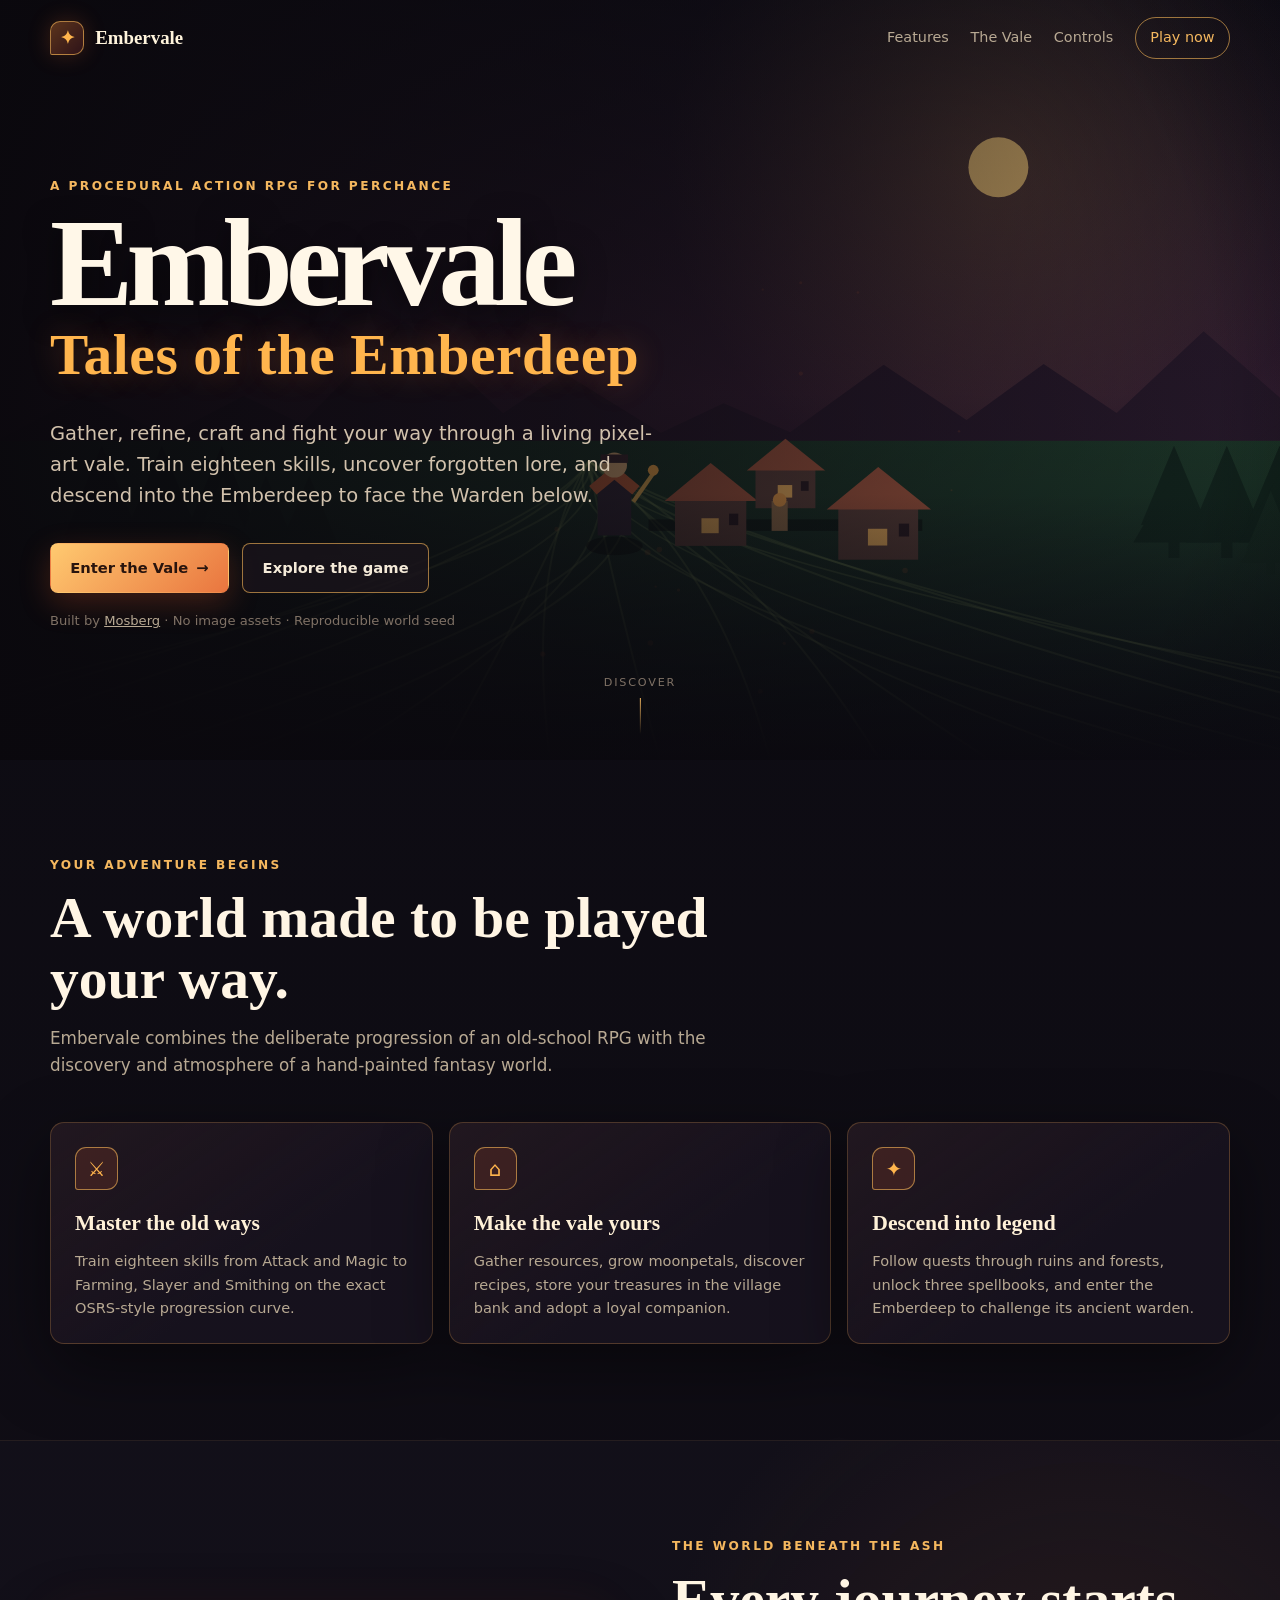
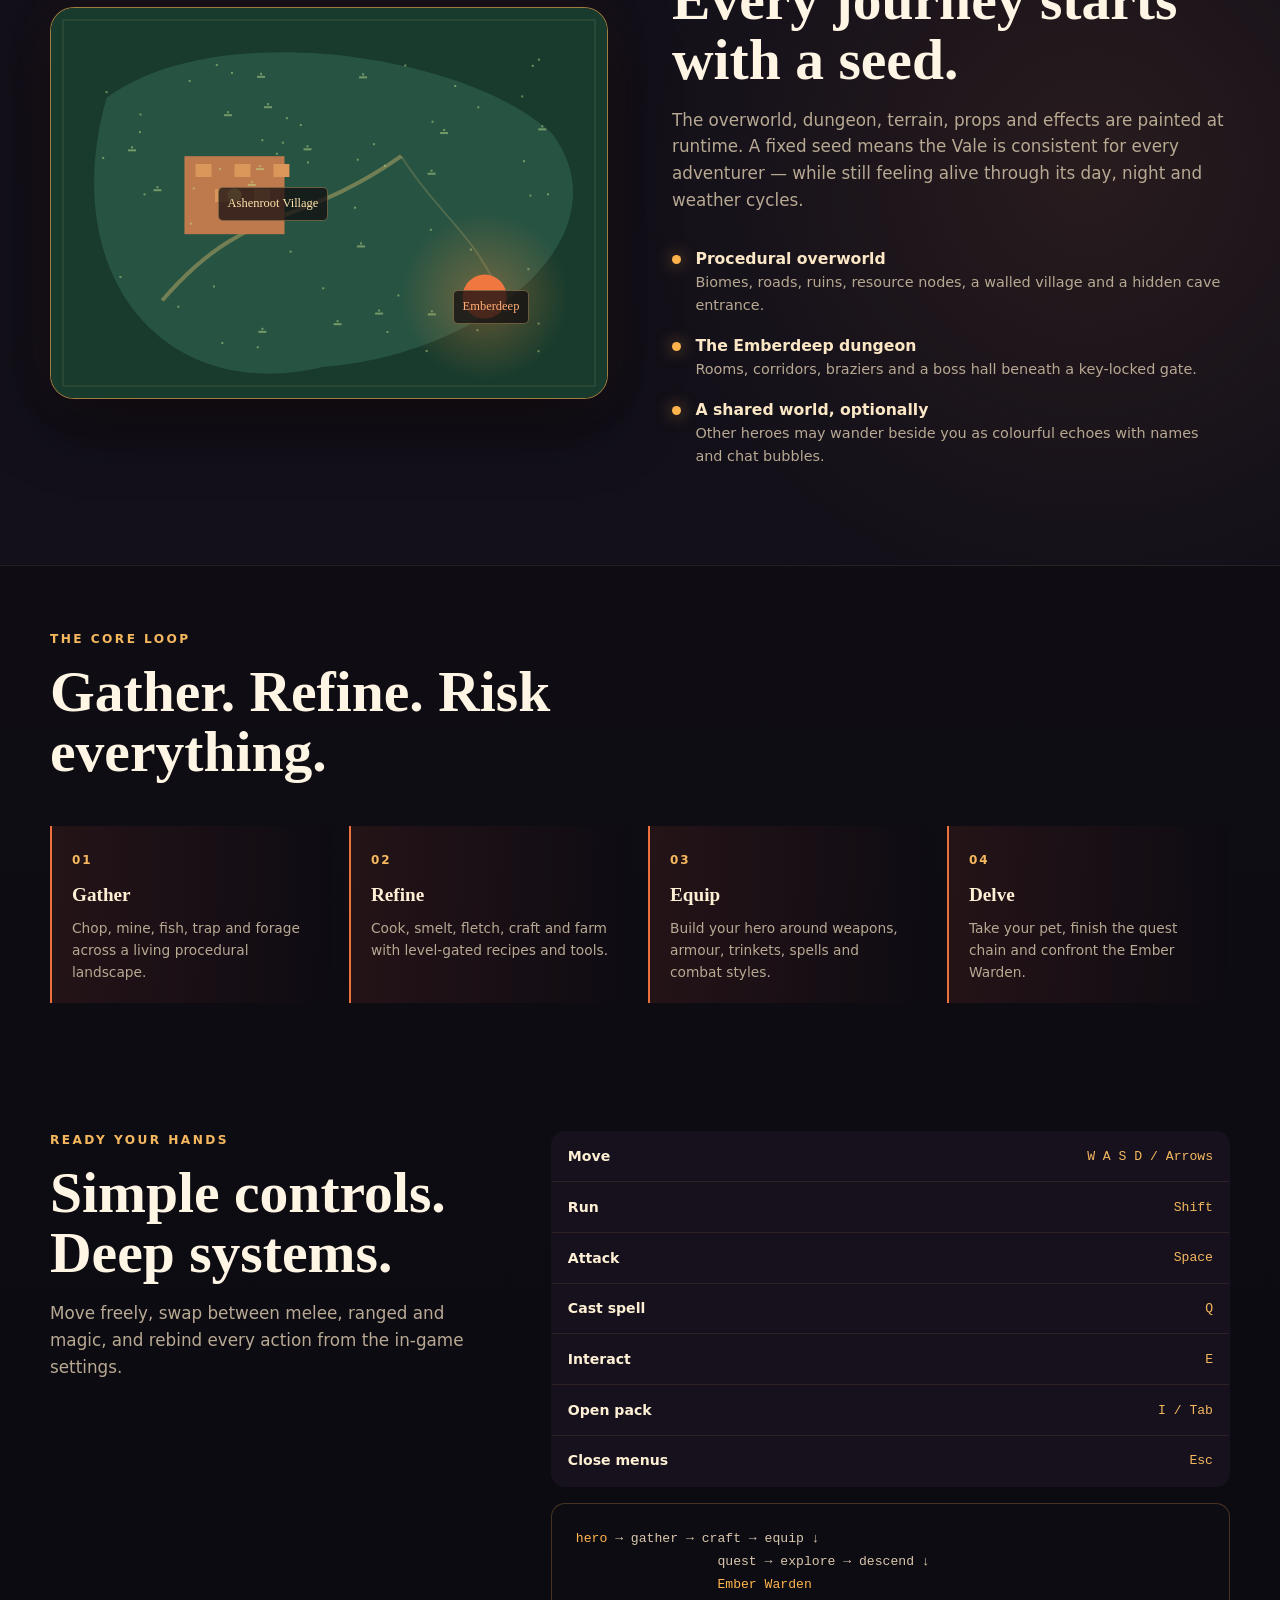
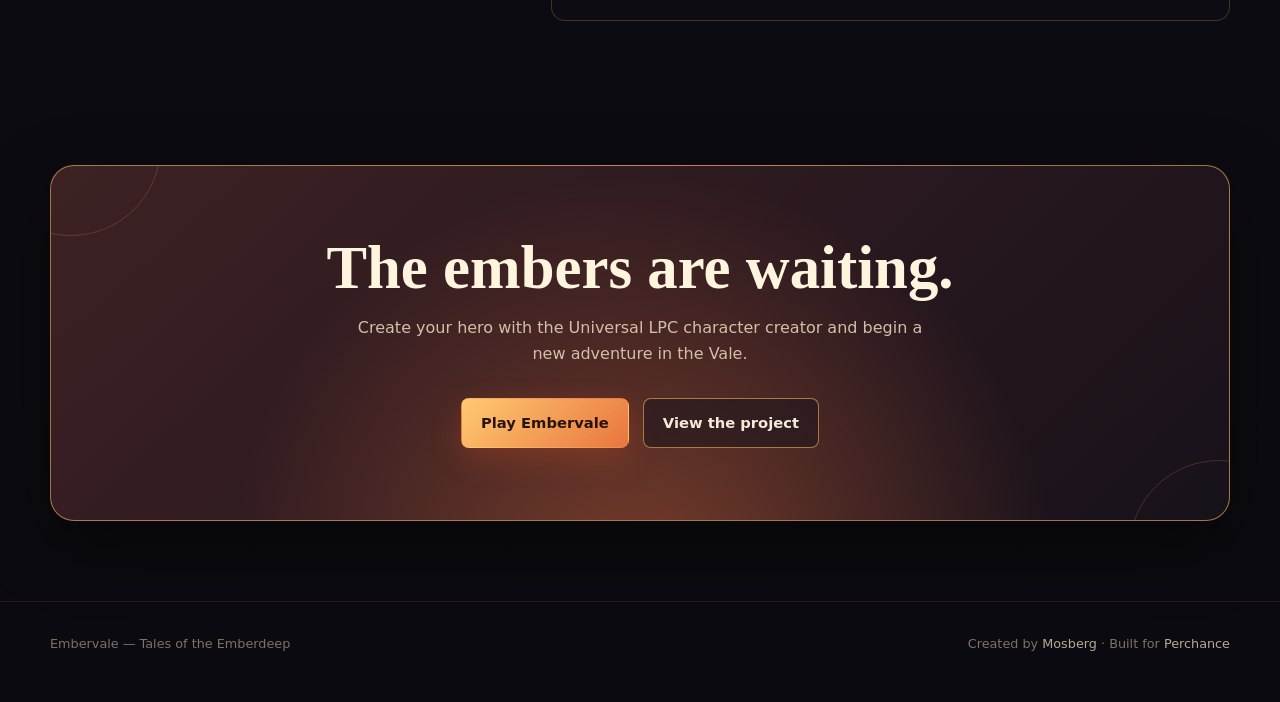
==== index-perchance.html @ 684c87c8 "updoot" ====
<!doctype html>
<html lang="en">
  <head>
    <meta charset="utf-8" />
    <meta name="viewport" content="width=device-width, initial-scale=1" />
    <meta
      name="description"
      content="Embervale — Tales of the Emberdeep. A procedural 2D top-down action RPG built for Perchance."
    />
    <meta name="author" content="Mosberg" />
    <title>Embervale — Tales of the Emberdeep</title>

    <link rel="icon" href="src/images/embervale.webp" />
    <style>
      :root {
        --color-bg: #0c0b12;
        --color-bg-soft: #15121d;
        --color-panel: rgba(25, 20, 31, 0.84);
        --color-panel-solid: #1b1623;
        --color-border: rgba(239, 165, 82, 0.25);
        --color-border-strong: rgba(255, 190, 91, 0.58);
        --color-text: #f4ead8;
        --color-muted: #b8a993;
        --color-dim: #7f7165;
        --color-gold: #f5b85f;
        --color-ember: #ed713c;
        --color-ember-bright: #ffb54d;
        --color-moss: #8baf72;
        --shadow-deep: 0 24px 70px rgba(0, 0, 0, 0.45);
        --radius-sm: 8px;
        --radius-md: 14px;
        --radius-lg: 24px;
        --max-width: 1180px;
        --font-display: Georgia, "Times New Roman", serif;
        --font-body:
          Inter, ui-sans-serif, system-ui, -apple-system, BlinkMacSystemFont,
          "Segoe UI", sans-serif;
      }

      *,
      *::before,
      *::after {
        box-sizing: border-box;
      }

      html {
        scroll-behavior: smooth;
      }

      body {
        min-width: 320px;
        margin: 0;
        color: var(--color-text);
        background:
          radial-gradient(
            circle at 50% -10%,
            rgba(166, 69, 38, 0.22),
            transparent 34rem
          ),
          linear-gradient(180deg, #0c0b12 0%, #100d15 48%, #0b0a10 100%);
        font-family: var(--font-body);
        line-height: 1.6;
      }

      body::before {
        position: fixed;
        z-index: -1;
        inset: 0;
        pointer-events: none;
        content: "";
        opacity: 0.045;
        background-image:
          linear-gradient(rgba(255, 255, 255, 0.6) 1px, transparent 1px),
          linear-gradient(90deg, rgba(255, 255, 255, 0.6) 1px, transparent 1px);
        background-size: 42px 42px;
        mask-image: linear-gradient(to bottom, black, transparent 75%);
      }

      a {
        color: inherit;
      }

      button,
      a {
        -webkit-tap-highlight-color: transparent;
      }

      .page-shell {
        overflow: hidden;
      }

      .container {
        width: min(calc(100% - 2rem), var(--max-width));
        margin-inline: auto;
      }

      .section {
        position: relative;
        padding: 6rem 0;
      }

      .section--compact {
        padding: 4rem 0;
      }

      .section__eyebrow,
      .hero__eyebrow {
        margin: 0 0 0.8rem;
        color: var(--color-gold);
        font-size: 0.76rem;
        font-weight: 800;
        letter-spacing: 0.2em;
        text-transform: uppercase;
      }

      .section__title {
        max-width: 720px;
        margin: 0;
        color: #fff5e4;
        font-family: var(--font-display);
        font-size: clamp(2rem, 5vw, 3.6rem);
        font-weight: 700;
        line-height: 1.05;
      }

      .section__intro {
        max-width: 680px;
        margin: 1rem 0 0;
        color: var(--color-muted);
        font-size: 1.05rem;
      }

      .site-header {
        position: absolute;
        z-index: 10;
        inset: 0 0 auto;
      }

      .site-header__inner {
        display: flex;
        align-items: center;
        justify-content: space-between;
        min-height: 76px;
      }

      .brand {
        display: inline-flex;
        align-items: center;
        gap: 0.7rem;
        color: #fff4dc;
        font-family: var(--font-display);
        font-size: 1.18rem;
        font-weight: 700;
        text-decoration: none;
      }

      .brand__mark {
        display: grid;
        width: 34px;
        height: 34px;
        place-items: center;
        border: 1px solid var(--color-border-strong);
        border-radius: 10px 10px 10px 2px;
        color: var(--color-ember-bright);
        background: linear-gradient(
          135deg,
          rgba(244, 135, 57, 0.35),
          rgba(97, 35, 40, 0.42)
        );
        box-shadow: 0 0 22px rgba(239, 111, 47, 0.22);
        font-size: 1.1rem;
      }

      .site-nav {
        display: flex;
        align-items: center;
        gap: 1.35rem;
      }

      .site-nav a {
        color: var(--color-muted);
        font-size: 0.9rem;
        text-decoration: none;
        transition: color 160ms ease;
      }

      .site-nav a:hover,
      .site-nav a:focus-visible {
        color: #fff5e4;
      }

      .site-nav__play {
        padding: 0.55rem 0.9rem;
        border: 1px solid var(--color-border-strong);
        border-radius: 999px;
        color: var(--color-gold) !important;
      }

      .hero {
        position: relative;
        display: grid;
        min-height: 760px;
        align-items: center;
        isolation: isolate;
      }

      .hero__canvas {
        position: absolute;
        z-index: -2;
        inset: 0;
        width: 100%;
        height: 100%;
        background: #120e14;
      }

      .hero::after {
        position: absolute;
        z-index: -1;
        inset: 0;
        pointer-events: none;
        content: "";
        background:
          linear-gradient(
            90deg,
            rgba(10, 8, 13, 0.96) 0%,
            rgba(10, 8, 13, 0.68) 44%,
            rgba(10, 8, 13, 0.15) 100%
          ),
          linear-gradient(
            0deg,
            #0c0b12 0%,
            transparent 35%,
            rgba(10, 8, 13, 0.28) 100%
          );
      }

      .hero__content {
        padding: 8rem 0 5rem;
      }

      .hero__title {
        max-width: 750px;
        margin: 0;
        color: #fff7e8;
        font-family: var(--font-display);
        font-size: clamp(3.5rem, 10vw, 7.8rem);
        font-weight: 700;
        letter-spacing: -0.055em;
        line-height: 0.88;
        text-shadow: 0 8px 30px rgba(0, 0, 0, 0.5);
      }

      .hero__title span {
        display: block;
        color: var(--color-ember-bright);
        font-size: 0.46em;
        letter-spacing: 0.01em;
        line-height: 1.25;
        text-shadow: 0 0 30px rgba(255, 132, 49, 0.26);
      }

      .hero__description {
        max-width: 620px;
        margin: 1.7rem 0 0;
        color: #d1c1ac;
        font-size: clamp(1rem, 2vw, 1.22rem);
      }

      .hero__actions {
        display: flex;
        flex-wrap: wrap;
        gap: 0.85rem;
        margin-top: 2rem;
      }

      .button {
        display: inline-flex;
        min-height: 48px;
        align-items: center;
        justify-content: center;
        gap: 0.5rem;
        padding: 0.75rem 1.2rem;
        border: 1px solid transparent;
        border-radius: var(--radius-sm);
        font: inherit;
        font-size: 0.92rem;
        font-weight: 800;
        text-decoration: none;
        cursor: pointer;
        transition:
          transform 160ms ease,
          border-color 160ms ease,
          background 160ms ease,
          box-shadow 160ms ease;
      }

      .button:hover,
      .button:focus-visible {
        transform: translateY(-2px);
      }

      .button:focus-visible,
      .site-nav a:focus-visible,
      .brand:focus-visible,
      .feature-card:focus-visible,
      summary:focus-visible {
        outline: 3px solid rgba(255, 190, 91, 0.8);
        outline-offset: 4px;
      }

      .button--primary {
        color: #28140e;
        background: linear-gradient(135deg, #ffca70, #e9753f);
        box-shadow: 0 10px 30px rgba(225, 88, 39, 0.25);
      }

      .button--primary:hover,
      .button--primary:focus-visible {
        box-shadow: 0 14px 38px rgba(225, 88, 39, 0.38);
      }

      .button--secondary {
        border-color: var(--color-border-strong);
        color: var(--color-text);
        background: rgba(31, 22, 30, 0.6);
      }

      .button--secondary:hover,
      .button--secondary:focus-visible {
        border-color: var(--color-gold);
        background: rgba(65, 38, 37, 0.76);
      }

      .hero__note {
        margin: 1.1rem 0 0;
        color: var(--color-dim);
        font-size: 0.82rem;
      }

      .hero__note a {
        color: var(--color-muted);
      }

      .hero__scroll {
        position: absolute;
        bottom: 1.6rem;
        left: 50%;
        display: grid;
        gap: 0.4rem;
        color: var(--color-dim);
        font-size: 0.7rem;
        letter-spacing: 0.16em;
        text-align: center;
        text-decoration: none;
        text-transform: uppercase;
        transform: translateX(-50%);
      }

      .hero__scroll::after {
        width: 1px;
        height: 36px;
        margin: 0 auto;
        content: "";
        background: linear-gradient(var(--color-gold), transparent);
      }

      .feature-grid {
        display: grid;
        grid-template-columns: repeat(3, 1fr);
        gap: 1rem;
        margin-top: 2.7rem;
      }

      .feature-card {
        position: relative;
        min-height: 210px;
        padding: 1.5rem;
        border: 1px solid var(--color-border);
        border-radius: var(--radius-md);
        background:
          linear-gradient(145deg, rgba(67, 40, 38, 0.26), transparent 60%),
          var(--color-panel);
        box-shadow: var(--shadow-deep);
        transition:
          border-color 180ms ease,
          transform 180ms ease;
      }

      .feature-card:hover {
        border-color: var(--color-border-strong);
        transform: translateY(-4px);
      }

      .feature-card__icon {
        display: inline-grid;
        width: 43px;
        height: 43px;
        margin-bottom: 1rem;
        place-items: center;
        border: 1px solid var(--color-border-strong);
        border-radius: 11px 11px 11px 3px;
        color: var(--color-ember-bright);
        background: rgba(114, 53, 42, 0.35);
        font-size: 1.25rem;
      }

      .feature-card h3 {
        margin: 0;
        color: #fff1d8;
        font-family: var(--font-display);
        font-size: 1.35rem;
      }

      .feature-card p {
        margin: 0.55rem 0 0;
        color: var(--color-muted);
        font-size: 0.91rem;
      }

      .world-section {
        border-top: 1px solid rgba(255, 190, 91, 0.08);
        border-bottom: 1px solid rgba(255, 190, 91, 0.08);
        background:
          radial-gradient(
            circle at 85% 45%,
            rgba(101, 62, 42, 0.25),
            transparent 28rem
          ),
          rgba(21, 18, 29, 0.68);
      }

      .world-layout {
        display: grid;
        grid-template-columns: 1fr 1fr;
        gap: 4rem;
        align-items: center;
      }

      .world-map {
        position: relative;
        min-height: 390px;
        overflow: hidden;
        border: 1px solid var(--color-border-strong);
        border-radius: var(--radius-lg);
        background: #18251d;
        box-shadow:
          var(--shadow-deep),
          0 0 50px rgba(226, 104, 46, 0.08);
      }

      .world-map__canvas {
        display: block;
        width: 100%;
        height: 100%;
        min-height: 390px;
      }

      .world-map__label {
        position: absolute;
        padding: 0.36rem 0.55rem;
        border: 1px solid rgba(255, 215, 135, 0.35);
        border-radius: 5px;
        color: #ffe5ac;
        background: rgba(18, 13, 17, 0.75);
        font-family: var(--font-display);
        font-size: 0.78rem;
        pointer-events: none;
      }

      .world-map__label--village {
        top: 46%;
        left: 30%;
      }

      .world-map__label--dungeon {
        right: 14%;
        bottom: 19%;
        color: #ffae75;
      }

      .world-list {
        display: grid;
        gap: 1rem;
        margin: 2rem 0 0;
        padding: 0;
        list-style: none;
      }

      .world-list li {
        display: grid;
        grid-template-columns: auto 1fr;
        gap: 0.9rem;
        align-items: start;
      }

      .world-list__marker {
        width: 9px;
        height: 9px;
        margin-top: 0.55rem;
        border-radius: 50%;
        background: var(--color-ember-bright);
        box-shadow: 0 0 16px rgba(255, 181, 77, 0.65);
      }

      .world-list strong {
        display: block;
        color: #fbe7c5;
        font-size: 0.98rem;
      }

      .world-list span {
        display: block;
        color: var(--color-muted);
        font-size: 0.9rem;
      }

      .systems {
        display: grid;
        grid-template-columns: repeat(4, 1fr);
        gap: 1rem;
        margin-top: 2.7rem;
      }

      .system {
        padding: 1.25rem;
        border-left: 2px solid var(--color-ember);
        background: linear-gradient(
          90deg,
          rgba(106, 44, 37, 0.24),
          transparent
        );
      }

      .system__number {
        color: var(--color-gold);
        font-size: 0.75rem;
        font-weight: 800;
        letter-spacing: 0.15em;
      }

      .system h3 {
        margin: 0.55rem 0 0.35rem;
        color: #fff0d5;
        font-family: var(--font-display);
        font-size: 1.2rem;
      }

      .system p {
        margin: 0;
        color: var(--color-muted);
        font-size: 0.86rem;
      }

      .controls-layout {
        display: grid;
        grid-template-columns: 0.8fr 1.2fr;
        gap: 3rem;
        align-items: start;
      }

      .controls-table {
        width: 100%;
        border-collapse: collapse;
        overflow: hidden;
        border: 1px solid var(--color-border);
        border-radius: var(--radius-md);
        background: var(--color-panel);
      }

      .controls-table th,
      .controls-table td {
        padding: 0.85rem 1rem;
        border-bottom: 1px solid rgba(255, 190, 91, 0.1);
        text-align: left;
      }

      .controls-table tr:last-child th,
      .controls-table tr:last-child td {
        border-bottom: 0;
      }

      .controls-table th {
        color: #fff0d5;
        font-size: 0.88rem;
      }

      .controls-table td {
        color: var(--color-gold);
        font-family: ui-monospace, SFMono-Regular, Consolas, monospace;
        font-size: 0.82rem;
        text-align: right;
        white-space: nowrap;
      }

      .architecture {
        padding: 1.5rem;
        border: 1px solid var(--color-border);
        border-radius: var(--radius-md);
        background: rgba(16, 13, 21, 0.7);
      }

      .architecture code {
        display: block;
        overflow-x: auto;
        color: #d9c7ad;
        font-family: ui-monospace, SFMono-Regular, Consolas, monospace;
        font-size: 0.82rem;
        line-height: 1.75;
        white-space: pre;
      }

      .architecture code .accent {
        color: var(--color-ember-bright);
      }

      .cta {
        padding: 5rem 0;
        text-align: center;
      }

      .cta__panel {
        position: relative;
        overflow: hidden;
        padding: clamp(2.2rem, 6vw, 4.5rem) 1.5rem;
        border: 1px solid var(--color-border-strong);
        border-radius: var(--radius-lg);
        background:
          radial-gradient(
            circle at 50% 120%,
            rgba(237, 113, 60, 0.42),
            transparent 26rem
          ),
          linear-gradient(135deg, rgba(67, 36, 38, 0.9), rgba(25, 19, 28, 0.92));
        box-shadow: var(--shadow-deep);
      }

      .cta__panel::before,
      .cta__panel::after {
        position: absolute;
        width: 180px;
        height: 180px;
        border: 1px solid rgba(255, 190, 91, 0.18);
        border-radius: 50%;
        content: "";
        pointer-events: none;
      }

      .cta__panel::before {
        top: -110px;
        left: -70px;
      }

      .cta__panel::after {
        right: -80px;
        bottom: -120px;
      }

      .cta h2 {
        position: relative;
        z-index: 1;
        margin: 0;
        color: #fff4dd;
        font-family: var(--font-display);
        font-size: clamp(2rem, 5vw, 3.8rem);
        line-height: 1;
      }

      .cta p {
        position: relative;
        z-index: 1;
        max-width: 570px;
        margin: 1rem auto 0;
        color: #d3bfa8;
      }

      .cta .hero__actions {
        position: relative;
        z-index: 1;
        justify-content: center;
      }

      .site-footer {
        padding: 2rem 0 3rem;
        border-top: 1px solid rgba(255, 190, 91, 0.1);
        color: var(--color-dim);
        font-size: 0.8rem;
      }

      .site-footer__inner {
        display: flex;
        flex-wrap: wrap;
        justify-content: space-between;
        gap: 1rem;
      }

      .site-footer a {
        color: var(--color-muted);
        text-decoration: none;
      }

      .site-footer a:hover,
      .site-footer a:focus-visible {
        color: var(--color-gold);
      }

      .fade-in {
        opacity: 0;
        transform: translateY(18px);
        transition:
          opacity 650ms ease,
          transform 650ms ease;
      }

      .fade-in.is-visible {
        opacity: 1;
        transform: translateY(0);
      }

      @media (max-width: 900px) {
        .hero {
          min-height: 720px;
        }

        .feature-grid,
        .systems {
          grid-template-columns: repeat(2, 1fr);
        }

        .world-layout,
        .controls-layout {
          grid-template-columns: 1fr;
          gap: 2.5rem;
        }

        .world-map {
          order: 2;
        }
      }

      @media (max-width: 640px) {
        .container {
          width: min(calc(100% - 1.25rem), var(--max-width));
        }

        .site-nav a:not(.site-nav__play) {
          display: none;
        }

        .hero {
          min-height: 690px;
        }

        .hero__content {
          padding-top: 7rem;
        }

        .hero__title {
          font-size: clamp(3.5rem, 19vw, 6rem);
        }

        .feature-grid,
        .systems {
          grid-template-columns: 1fr;
        }

        .section {
          padding: 4rem 0;
        }

        .section--compact {
          padding: 3rem 0;
        }

        .controls-table th,
        .controls-table td {
          padding: 0.72rem 0.7rem;
        }

        .site-footer__inner {
          flex-direction: column;
        }
      }

      @media (prefers-reduced-motion: reduce) {
        html {
          scroll-behavior: auto;
        }

        *,
        *::before,
        *::after {
          transition-duration: 0.01ms !important;
          animation-duration: 0.01ms !important;
        }

        .fade-in {
          opacity: 1;
          transform: none;
        }
      }
    </style>
  </head>

  <body>
    <div class="page-shell">
      <header class="site-header">
        <div class="container site-header__inner">
          <a class="brand" href="#top" aria-label="Embervale home">
            <span class="brand__mark" aria-hidden="true">✦</span>
            <span>Embervale</span>
          </a>

          <nav class="site-nav" aria-label="Primary navigation">
            <a href="#features">Features</a>
            <a href="#world">The Vale</a>
            <a href="#controls">Controls</a>
            <a class="site-nav__play" data-game-link href="#">Play now</a>
          </nav>
        </div>
      </header>

      <main id="top">
        <section class="hero" aria-labelledby="hero-title">
          <canvas
            class="hero__canvas"
            id="heroCanvas"
            aria-hidden="true"
          ></canvas>

          <div class="container hero__content">
            <p class="hero__eyebrow">A procedural action RPG for Perchance</p>
            <h1 class="hero__title" id="hero-title">
              Embervale
              <span>Tales of the Emberdeep</span>
            </h1>

            <p class="hero__description">
              Gather, refine, craft and fight your way through a living
              pixel-art vale. Train eighteen skills, uncover forgotten lore, and
              descend into the Emberdeep to face the Warden below.
            </p>

            <div class="hero__actions">
              <a class="button button--primary" data-game-link href="#">
                Enter the Vale
                <span aria-hidden="true">→</span>
              </a>
              <a class="button button--secondary" href="#features">
                Explore the game
              </a>
            </div>

            <p class="hero__note">
              Built by <a data-author-link href="#" rel="noopener">Mosberg</a>
              · No image assets · Reproducible world seed
            </p>
          </div>

          <a class="hero__scroll" href="#features">Discover</a>
        </section>

        <section class="section" id="features" aria-labelledby="features-title">
          <div class="container">
            <p class="section__eyebrow">Your adventure begins</p>
            <h2 class="section__title" id="features-title">
              A world made to be played your way.
            </h2>
            <p class="section__intro">
              Embervale combines the deliberate progression of an old-school RPG
              with the discovery and atmosphere of a hand-painted fantasy world.
            </p>

            <div class="feature-grid">
              <article class="feature-card fade-in">
                <span class="feature-card__icon" aria-hidden="true">⚔</span>
                <h3>Master the old ways</h3>
                <p>
                  Train eighteen skills from Attack and Magic to Farming, Slayer
                  and Smithing on the exact OSRS-style progression curve.
                </p>
              </article>

              <article class="feature-card fade-in">
                <span class="feature-card__icon" aria-hidden="true">⌂</span>
                <h3>Make the vale yours</h3>
                <p>
                  Gather resources, grow moonpetals, discover recipes, store
                  your treasures in the village bank and adopt a loyal
                  companion.
                </p>
              </article>

              <article class="feature-card fade-in">
                <span class="feature-card__icon" aria-hidden="true">✦</span>
                <h3>Descend into legend</h3>
                <p>
                  Follow quests through ruins and forests, unlock three
                  spellbooks, and enter the Emberdeep to challenge its ancient
                  warden.
                </p>
              </article>
            </div>
          </div>
        </section>

        <section
          class="section world-section"
          id="world"
          aria-labelledby="world-title"
        >
          <div class="container world-layout">
            <div
              class="world-map fade-in"
              aria-label="Procedurally generated map illustration"
            >
              <canvas
                class="world-map__canvas"
                id="worldCanvas"
                aria-hidden="true"
              ></canvas>
              <span class="world-map__label world-map__label--village"
                >Ashenroot Village</span
              >
              <span class="world-map__label world-map__label--dungeon"
                >Emberdeep</span
              >
            </div>

            <div>
              <p class="section__eyebrow">The world beneath the ash</p>
              <h2 class="section__title" id="world-title">
                Every journey starts with a seed.
              </h2>
              <p class="section__intro">
                The overworld, dungeon, terrain, props and effects are painted
                at runtime. A fixed seed means the Vale is consistent for every
                adventurer — while still feeling alive through its day, night
                and weather cycles.
              </p>

              <ul class="world-list">
                <li>
                  <span class="world-list__marker" aria-hidden="true"></span>
                  <span>
                    <strong>Procedural overworld</strong>
                    <span
                      >Biomes, roads, ruins, resource nodes, a walled village
                      and a hidden cave entrance.</span
                    >
                  </span>
                </li>
                <li>
                  <span class="world-list__marker" aria-hidden="true"></span>
                  <span>
                    <strong>The Emberdeep dungeon</strong>
                    <span
                      >Rooms, corridors, braziers and a boss hall beneath a
                      key-locked gate.</span
                    >
                  </span>
                </li>
                <li>
                  <span class="world-list__marker" aria-hidden="true"></span>
                  <span>
                    <strong>A shared world, optionally</strong>
                    <span
                      >Other heroes may wander beside you as colourful echoes
                      with names and chat bubbles.</span
                    >
                  </span>
                </li>
              </ul>
            </div>
          </div>
        </section>

        <section
          class="section section--compact"
          aria-labelledby="systems-title"
        >
          <div class="container">
            <p class="section__eyebrow">The core loop</p>
            <h2 class="section__title" id="systems-title">
              Gather. Refine. Risk everything.
            </h2>

            <div class="systems">
              <article class="system fade-in">
                <span class="system__number">01</span>
                <h3>Gather</h3>
                <p>
                  Chop, mine, fish, trap and forage across a living procedural
                  landscape.
                </p>
              </article>

              <article class="system fade-in">
                <span class="system__number">02</span>
                <h3>Refine</h3>
                <p>
                  Cook, smelt, fletch, craft and farm with level-gated recipes
                  and tools.
                </p>
              </article>

              <article class="system fade-in">
                <span class="system__number">03</span>
                <h3>Equip</h3>
                <p>
                  Build your hero around weapons, armour, trinkets, spells and
                  combat styles.
                </p>
              </article>

              <article class="system fade-in">
                <span class="system__number">04</span>
                <h3>Delve</h3>
                <p>
                  Take your pet, finish the quest chain and confront the Ember
                  Warden.
                </p>
              </article>
            </div>
          </div>
        </section>

        <section
          class="section section--compact"
          id="controls"
          aria-labelledby="controls-title"
        >
          <div class="container controls-layout">
            <div>
              <p class="section__eyebrow">Ready your hands</p>
              <h2 class="section__title" id="controls-title">
                Simple controls. Deep systems.
              </h2>
              <p class="section__intro">
                Move freely, swap between melee, ranged and magic, and rebind
                every action from the in-game settings.
              </p>
            </div>

            <div>
              <table class="controls-table">
                <tbody>
                  <tr>
                    <th scope="row">Move</th>
                    <td>W A S D / Arrows</td>
                  </tr>
                  <tr>
                    <th scope="row">Run</th>
                    <td>Shift</td>
                  </tr>
                  <tr>
                    <th scope="row">Attack</th>
                    <td>Space</td>
                  </tr>
                  <tr>
                    <th scope="row">Cast spell</th>
                    <td>Q</td>
                  </tr>
                  <tr>
                    <th scope="row">Interact</th>
                    <td>E</td>
                  </tr>
                  <tr>
                    <th scope="row">Open pack</th>
                    <td>I / Tab</td>
                  </tr>
                  <tr>
                    <th scope="row">Close menus</th>
                    <td>Esc</td>
                  </tr>
                </tbody>
              </table>

              <div class="architecture" style="margin-top: 1rem">
                <code
                  ><span class="accent">hero</span> → gather → craft → equip ↓
                  quest → explore → descend ↓
                  <span class="accent">Ember Warden</span></code
                >
              </div>
            </div>
          </div>
        </section>

        <section class="cta" aria-labelledby="cta-title">
          <div class="container">
            <div class="cta__panel">
              <h2 id="cta-title">The embers are waiting.</h2>
              <p>
                Create your hero with the Universal LPC character creator and
                begin a new adventure in the Vale.
              </p>

              <div class="hero__actions">
                <a class="button button--primary" data-game-link href="#"
                  >Play Embervale</a
                >
                <a
                  class="button button--secondary"
                  data-editor-link
                  href="#"
                  rel="noopener"
                >
                  View the project
                </a>
              </div>
            </div>
          </div>
        </section>
      </main>

      <footer class="site-footer">
        <div class="container site-footer__inner">
          <span>Embervale — Tales of the Emberdeep</span>
          <span>
            Created by <a data-author-link href="#" rel="noopener">Mosberg</a> ·
            Built for
            <a href="https://perchance.org/" target="_blank" rel="noopener"
              >Perchance</a
            >
          </span>
        </div>
      </footer>
    </div>

    <script>
      (() => {
        "use strict";

        /*
         * Replace these values with your live Perchance URLs.
         */
        const CONFIG = Object.freeze({
          gameUrl: "https://perchance.org/2d-top-down-rpg-multiplayer",
          editorUrl: "https://perchance.org/2d-top-down-rpg-multiplayer#edit",
          authorUrl: "https://github.com/Mosberg",
        });

        const prefersReducedMotion = window.matchMedia(
          "(prefers-reduced-motion: reduce)",
        ).matches;

        function setConfiguredLinks() {
          document.querySelectorAll("[data-game-link]").forEach((link) => {
            link.href = CONFIG.gameUrl;
          });

          document.querySelectorAll("[data-editor-link]").forEach((link) => {
            link.href = CONFIG.editorUrl;
            link.target = "_blank";
          });

          document.querySelectorAll("[data-author-link]").forEach((link) => {
            link.href = CONFIG.authorUrl;
            link.target = "_blank";
          });
        }

        function resizeCanvas(canvas) {
          const rect = canvas.getBoundingClientRect();
          const dpr = Math.min(window.devicePixelRatio || 1, 2);
          const width = Math.max(1, Math.floor(rect.width * dpr));
          const height = Math.max(1, Math.floor(rect.height * dpr));

          if (canvas.width !== width || canvas.height !== height) {
            canvas.width = width;
            canvas.height = height;
          }

          return {
            context: canvas.getContext("2d"),
            width,
            height,
            dpr,
          };
        }

        function mulberry32(seed) {
          return () => {
            let value = (seed += 0x6d2b79f5);
            value = Math.imul(value ^ (value >>> 15), value | 1);
            value ^= value + Math.imul(value ^ (value >>> 7), value | 61);
            return ((value ^ (value >>> 14)) >>> 0) / 4294967296;
          };
        }

        function drawHeroScene(canvas, time) {
          const { context: ctx, width, height } = resizeCanvas(canvas);
          const random = mulberry32(0xe11b4a);

          ctx.setTransform(1, 0, 0, 1, 0, 0);
          ctx.clearRect(0, 0, width, height);

          const scale = Math.max(width / 1280, height / 760);
          ctx.scale(scale, scale);

          const sceneWidth = width / scale;
          const sceneHeight = height / scale;
          const horizon = sceneHeight * 0.58;

          const sky = ctx.createLinearGradient(0, 0, 0, sceneHeight);
          sky.addColorStop(0, "#171321");
          sky.addColorStop(0.52, "#392137");
          sky.addColorStop(1, "#17141b");
          ctx.fillStyle = sky;
          ctx.fillRect(0, 0, sceneWidth, sceneHeight);

          const moonGlow = ctx.createRadialGradient(
            sceneWidth * 0.78,
            sceneHeight * 0.22,
            4,
            sceneWidth * 0.78,
            sceneHeight * 0.22,
            sceneWidth * 0.26,
          );
          moonGlow.addColorStop(0, "rgba(255, 188, 101, .22)");
          moonGlow.addColorStop(1, "rgba(255, 188, 101, 0)");
          ctx.fillStyle = moonGlow;
          ctx.fillRect(0, 0, sceneWidth, sceneHeight);

          ctx.fillStyle = "#f5c879";
          ctx.beginPath();
          ctx.arc(sceneWidth * 0.78, sceneHeight * 0.22, 30, 0, Math.PI * 2);
          ctx.fill();

          ctx.fillStyle = "#2a1b2e";
          for (let index = 0; index < 9; index += 1) {
            const x = (index * sceneWidth) / 8 - 70;
            const peak = horizon - 35 - random() * 90;
            ctx.beginPath();
            ctx.moveTo(x, horizon + 35);
            ctx.lineTo(x + sceneWidth * 0.12, peak);
            ctx.lineTo(x + sceneWidth * 0.25, horizon + 35);
            ctx.closePath();
            ctx.fill();
          }

          const ground = ctx.createLinearGradient(0, horizon, 0, sceneHeight);
          ground.addColorStop(0, "#1e3b2b");
          ground.addColorStop(1, "#101c1c");
          ctx.fillStyle = ground;
          ctx.fillRect(0, horizon, sceneWidth, sceneHeight - horizon);

          ctx.strokeStyle = "rgba(164, 187, 112, .22)";
          ctx.lineWidth = 2;
          for (let index = -3; index < 17; index += 1) {
            const x = index * 110;
            ctx.beginPath();
            ctx.moveTo(sceneWidth * 0.46, horizon + 20);
            ctx.quadraticCurveTo(
              sceneWidth * 0.5 + Math.sin(index) * 120,
              sceneHeight * 0.74,
              x,
              sceneHeight,
            );
            ctx.stroke();
          }

          drawPineCluster(ctx, sceneWidth * 0.06, horizon + 5, 1.25, "#12261e");
          drawPineCluster(ctx, sceneWidth * 0.16, horizon + 35, 0.9, "#162b21");
          drawPineCluster(ctx, sceneWidth * 0.9, horizon + 5, 1.1, "#12261e");
          drawPineCluster(
            ctx,
            sceneWidth * 0.98,
            horizon + 50,
            0.82,
            "#172d23",
          );

          drawVillage(ctx, sceneWidth * 0.61, horizon + 28, 1.15);
          drawHero(ctx, sceneWidth * 0.48, sceneHeight * 0.69, 1.05, time);

          ctx.fillStyle = "rgba(239, 115, 53, .16)";
          for (let index = 0; index < 18; index += 1) {
            const x = sceneWidth * (0.35 + random() * 0.4);
            const y = sceneHeight * (0.36 + random() * 0.55);
            const radius = 1 + random() * 2;
            ctx.beginPath();
            ctx.arc(x, y, radius, 0, Math.PI * 2);
            ctx.fill();
          }

          const vignette = ctx.createRadialGradient(
            sceneWidth / 2,
            sceneHeight / 2,
            sceneHeight * 0.2,
            sceneWidth / 2,
            sceneHeight / 2,
            sceneWidth * 0.72,
          );
          vignette.addColorStop(0.55, "rgba(0, 0, 0, 0)");
          vignette.addColorStop(1, "rgba(4, 4, 8, .7)");
          ctx.fillStyle = vignette;
          ctx.fillRect(0, 0, sceneWidth, sceneHeight);
        }

        function drawPineCluster(ctx, x, y, scale, color) {
          ctx.save();
          ctx.translate(x, y);
          ctx.scale(scale, scale);
          ctx.fillStyle = color;

          for (let index = 0; index < 3; index += 1) {
            const offset = index * 48;
            ctx.fillRect(offset + 15, 58, 10, 44);

            ctx.beginPath();
            ctx.moveTo(offset + 20, 0);
            ctx.lineTo(offset - 10, 72);
            ctx.lineTo(offset + 50, 72);
            ctx.closePath();
            ctx.fill();

            ctx.beginPath();
            ctx.moveTo(offset + 20, 25);
            ctx.lineTo(offset - 17, 88);
            ctx.lineTo(offset + 57, 88);
            ctx.closePath();
            ctx.fill();
          }

          ctx.restore();
        }

        function drawVillage(ctx, x, y, scale) {
          ctx.save();
          ctx.translate(x, y);
          ctx.scale(scale, scale);

          ctx.fillStyle = "rgba(9, 14, 13, .55)";
          ctx.fillRect(-115, 44, 238, 10);

          drawHouse(ctx, -92, 0, 1);
          drawHouse(ctx, -22, -22, 0.84);
          drawHouse(ctx, 50, 4, 1.12);

          ctx.fillStyle = "#96734f";
          ctx.fillRect(-8, 28, 14, 26);
          ctx.fillStyle = "#efa14c";
          ctx.beginPath();
          ctx.arc(-1, 27, 6, 0, Math.PI * 2);
          ctx.fill();

          ctx.restore();
        }

        function drawHouse(ctx, x, y, scale) {
          ctx.save();
          ctx.translate(x, y);
          ctx.scale(scale, scale);

          ctx.fillStyle = "#5e433d";
          ctx.fillRect(0, 25, 62, 42);

          ctx.fillStyle = "#a85a42";
          ctx.beginPath();
          ctx.moveTo(-9, 28);
          ctx.lineTo(31, -5);
          ctx.lineTo(72, 28);
          ctx.closePath();
          ctx.fill();

          ctx.fillStyle = "#f6b862";
          ctx.fillRect(23, 43, 15, 13);
          ctx.fillStyle = "#2a1d24";
          ctx.fillRect(47, 39, 8, 10);

          ctx.restore();
        }

        function drawHero(ctx, x, y, scale, time) {
          ctx.save();
          ctx.translate(x, y + Math.sin(time * 0.0015) * 2);
          ctx.scale(scale, scale);

          ctx.fillStyle = "rgba(5, 8, 8, .5)";
          ctx.beginPath();
          ctx.ellipse(0, 22, 27, 9, 0, 0, Math.PI * 2);
          ctx.fill();

          ctx.fillStyle = "#352b3a";
          ctx.fillRect(-16, -42, 32, 54);

          ctx.fillStyle = "#ca653d";
          ctx.beginPath();
          ctx.moveTo(-24, -35);
          ctx.lineTo(0, -55);
          ctx.lineTo(24, -35);
          ctx.lineTo(17, -27);
          ctx.lineTo(0, -41);
          ctx.lineTo(-17, -27);
          ctx.closePath();
          ctx.fill();

          ctx.fillStyle = "#efbd83";
          ctx.beginPath();
          ctx.arc(0, -55, 12, 0, Math.PI * 2);
          ctx.fill();

          ctx.fillStyle = "#402c32";
          ctx.fillRect(-13, -65, 26, 8);

          ctx.strokeStyle = "#e7b356";
          ctx.lineWidth = 4;
          ctx.beginPath();
          ctx.moveTo(18, -20);
          ctx.lineTo(37, -47);
          ctx.stroke();

          ctx.fillStyle = "#ffb34e";
          ctx.beginPath();
          ctx.arc(37, -50, 5 + Math.sin(time * 0.008) * 1.5, 0, Math.PI * 2);
          ctx.fill();

          ctx.restore();
        }

        function drawWorldMap(canvas, time) {
          const { context: ctx, width, height } = resizeCanvas(canvas);
          const random = mulberry32(0xbadc0de);
          const dpr = Math.min(window.devicePixelRatio || 1, 2);

          ctx.setTransform(1, 0, 0, 1, 0, 0);
          ctx.clearRect(0, 0, width, height);
          ctx.scale(dpr, dpr);

          const mapWidth = width / dpr;
          const mapHeight = height / dpr;

          ctx.fillStyle = "#183b2d";
          ctx.fillRect(0, 0, mapWidth, mapHeight);

          ctx.fillStyle = "#275342";
          ctx.beginPath();
          ctx.moveTo(mapWidth * 0.1, mapHeight * 0.23);
          ctx.bezierCurveTo(
            mapWidth * 0.3,
            mapHeight * 0.02,
            mapWidth * 0.75,
            mapHeight * 0.12,
            mapWidth * 0.9,
            mapHeight * 0.32,
          );
          ctx.bezierCurveTo(
            mapWidth * 1.04,
            mapHeight * 0.58,
            mapWidth * 0.78,
            mapHeight * 0.89,
            mapWidth * 0.49,
            mapHeight * 0.92,
          );
          ctx.bezierCurveTo(
            mapWidth * 0.2,
            mapHeight * 1.02,
            mapWidth * 0.01,
            mapHeight * 0.68,
            mapWidth * 0.1,
            mapHeight * 0.23,
          );
          ctx.fill();

          ctx.strokeStyle = "rgba(202, 176, 104, .46)";
          ctx.lineWidth = 4;
          ctx.beginPath();
          ctx.moveTo(mapWidth * 0.2, mapHeight * 0.75);
          ctx.bezierCurveTo(
            mapWidth * 0.35,
            mapHeight * 0.5,
            mapWidth * 0.44,
            mapHeight * 0.57,
            mapWidth * 0.63,
            mapHeight * 0.38,
          );
          ctx.stroke();

          ctx.strokeStyle = "rgba(230, 200, 125, .2)";
          ctx.lineWidth = 2;
          ctx.beginPath();
          ctx.moveTo(mapWidth * 0.63, mapHeight * 0.38);
          ctx.bezierCurveTo(
            mapWidth * 0.7,
            mapHeight * 0.54,
            mapWidth * 0.77,
            mapHeight * 0.58,
            mapWidth * 0.82,
            mapHeight * 0.78,
          );
          ctx.stroke();

          ctx.fillStyle = "#be7a4c";
          ctx.fillRect(
            mapWidth * 0.24,
            mapHeight * 0.38,
            mapWidth * 0.18,
            mapHeight * 0.2,
          );

          ctx.fillStyle = "#db9659";
          for (let index = 0; index < 5; index += 1) {
            const x = mapWidth * (0.26 + index * 0.035);
            ctx.fillRect(x, mapHeight * 0.4 + (index % 2) * 25, 16, 13);
          }

          ctx.fillStyle = "#eb6e40";
          ctx.beginPath();
          ctx.arc(mapWidth * 0.78, mapHeight * 0.74, 22, 0, Math.PI * 2);
          ctx.fill();

          ctx.fillStyle = "#ffcb6b";
          ctx.beginPath();
          ctx.arc(mapWidth * 0.33, mapHeight * 0.48, 7, 0, Math.PI * 2);
          ctx.fill();

          ctx.fillStyle = "rgba(191, 223, 139, .5)";
          for (let index = 0; index < 65; index += 1) {
            const x = mapWidth * (0.09 + random() * 0.82);
            const y = mapHeight * (0.12 + random() * 0.76);

            ctx.fillRect(x, y, 2, 2);
            if (index % 4 === 0) {
              ctx.fillRect(x - 3, y + 3, 8, 2);
            }
          }

          const glow = ctx.createRadialGradient(
            mapWidth * 0.78,
            mapHeight * 0.74,
            2,
            mapWidth * 0.78,
            mapHeight * 0.74,
            90 + Math.sin(time * 0.002) * 8,
          );
          glow.addColorStop(0, "rgba(255, 145, 63, .32)");
          glow.addColorStop(1, "rgba(255, 145, 63, 0)");
          ctx.fillStyle = glow;
          ctx.fillRect(0, 0, mapWidth, mapHeight);

          ctx.strokeStyle = "rgba(255, 218, 151, .16)";
          ctx.lineWidth = 1;
          ctx.strokeRect(12, 12, mapWidth - 24, mapHeight - 24);
        }

        function setupCanvases() {
          const heroCanvas = document.querySelector("#heroCanvas");
          const worldCanvas = document.querySelector("#worldCanvas");

          let animationFrame = 0;

          const render = (time) => {
            drawHeroScene(heroCanvas, time);
            drawWorldMap(worldCanvas, time);

            if (!prefersReducedMotion) {
              animationFrame = window.requestAnimationFrame(render);
            }
          };

          render(0);

          window.addEventListener(
            "resize",
            () => {
              drawHeroScene(heroCanvas, 0);
              drawWorldMap(worldCanvas, 0);
            },
            { passive: true },
          );

          return () => window.cancelAnimationFrame(animationFrame);
        }

        function setupRevealAnimations() {
          const elements = document.querySelectorAll(".fade-in");

          if (prefersReducedMotion || !("IntersectionObserver" in window)) {
            elements.forEach((element) => element.classList.add("is-visible"));
            return;
          }

          const observer = new IntersectionObserver(
            (entries, currentObserver) => {
              entries.forEach((entry) => {
                if (!entry.isIntersecting) {
                  return;
                }

                entry.target.classList.add("is-visible");
                currentObserver.unobserve(entry.target);
              });
            },
            {
              threshold: 0.12,
            },
          );

          elements.forEach((element) => observer.observe(element));
        }

        setConfiguredLinks();
        setupCanvases();
        setupRevealAnimations();
      })();
    </script>
  </body>
</html>
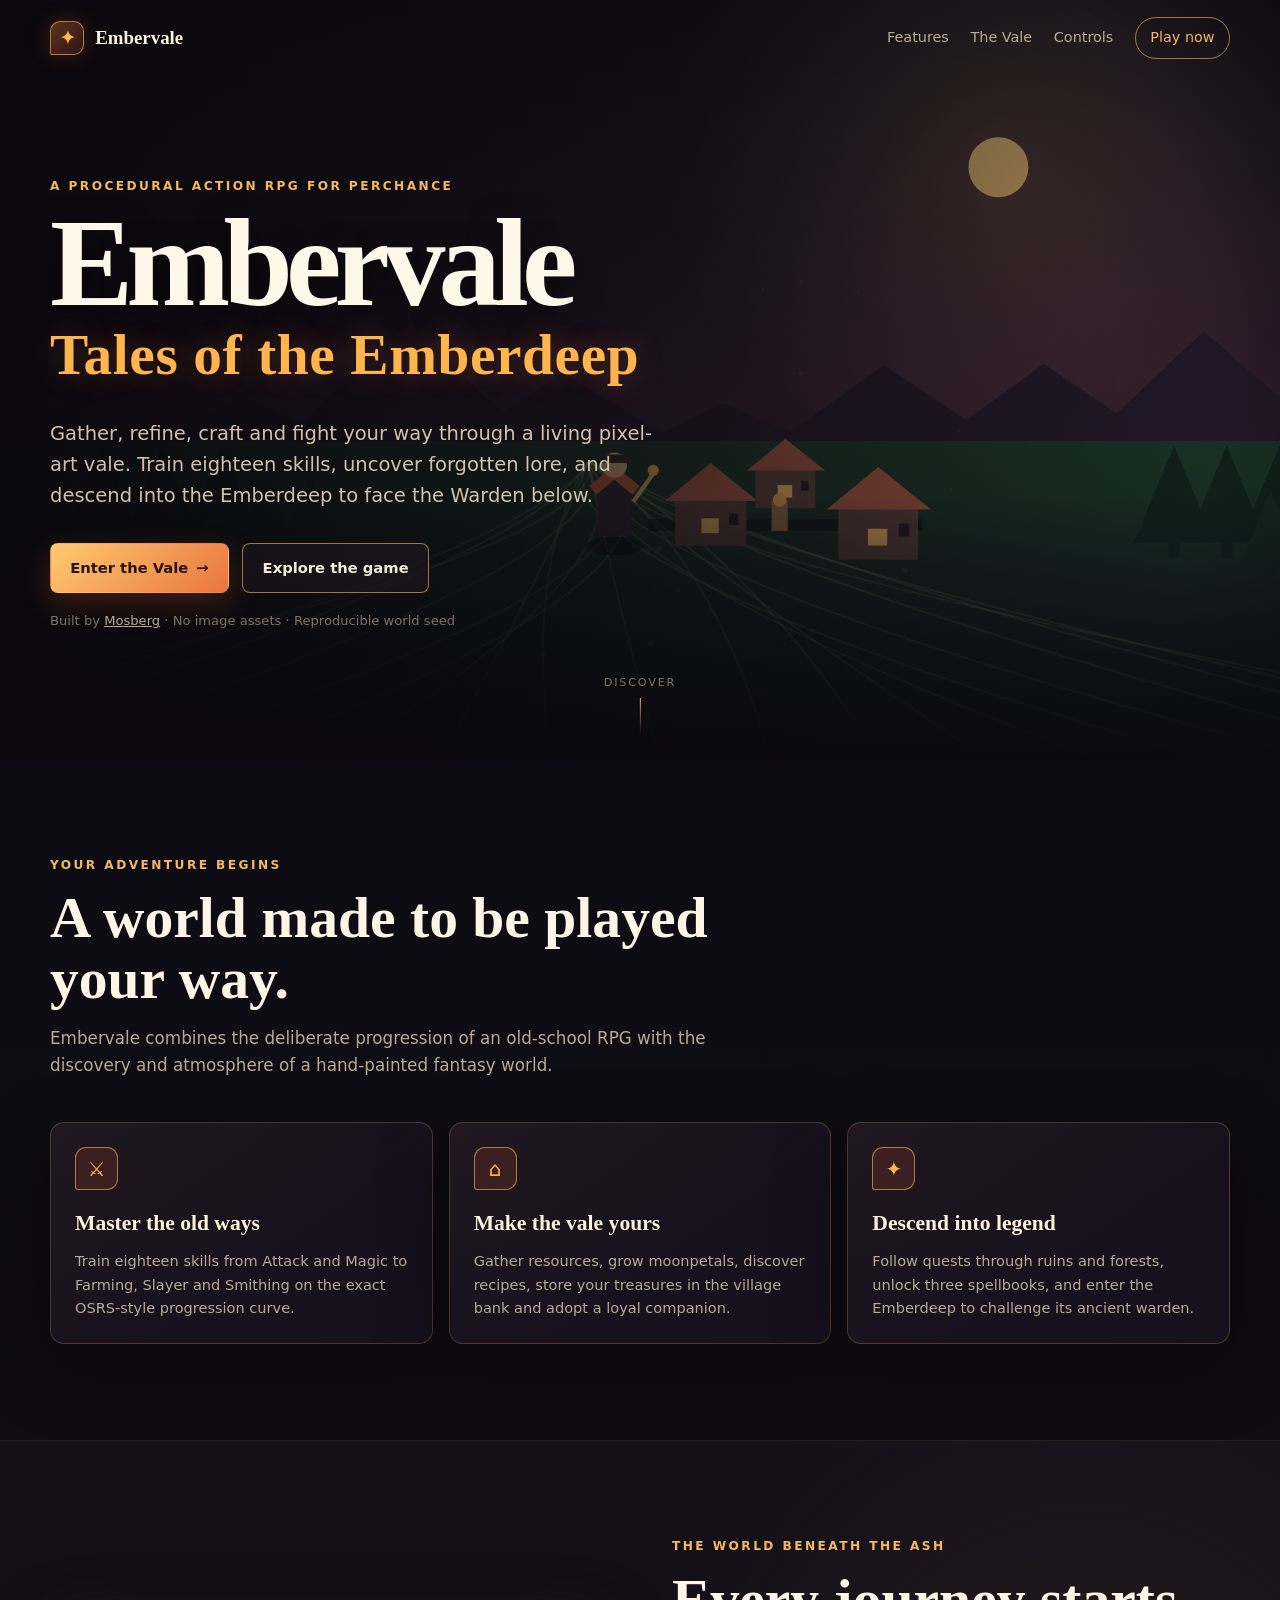
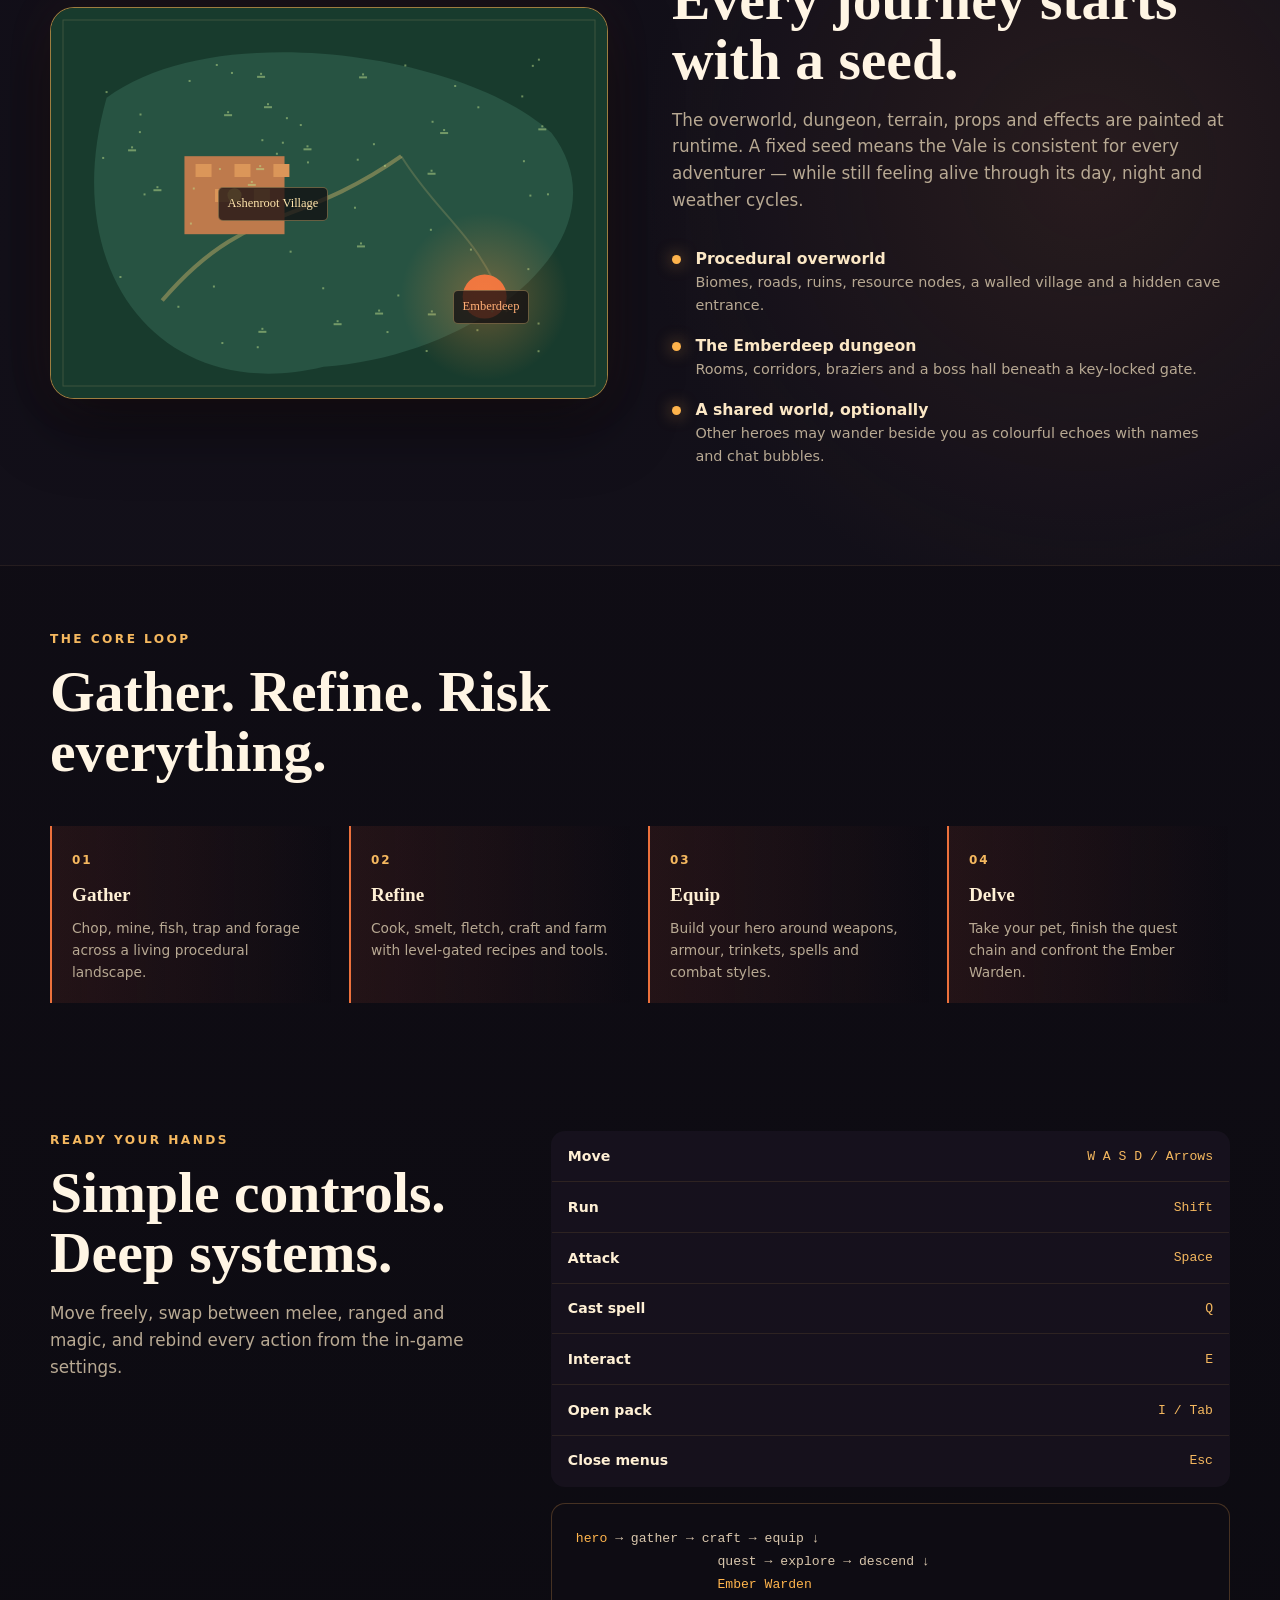
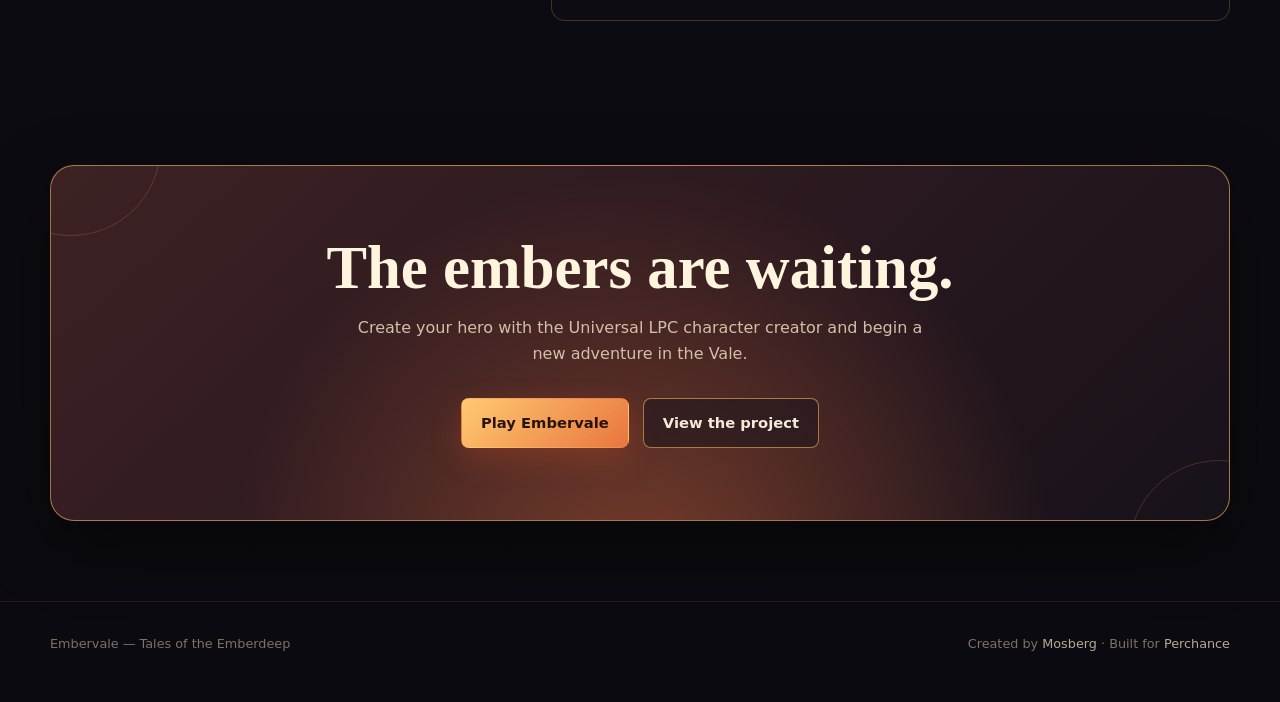
==== commit 399401c2: "opdoot" ====
--- a/index-perchance.html
+++ b/index-perchance.html
@@ -8,9 +8,18 @@
       content="Embervale — Tales of the Emberdeep. A procedural 2D top-down action RPG built for Perchance."
     />
     <meta name="author" content="Mosberg" />
+    <meta
+      name="keywords"
+      content="embervale, tales of the emberdeep, procedural, 2D, top-down, action RPG"
+    />
+    <meta name="robots" content="index, follow" />
+
     <title>Embervale — Tales of the Emberdeep</title>
 
-    <link rel="icon" href="src/images/embervale.webp" />
+    <link
+      rel="icon"
+      href="https://mosberg.github.io/LPCGame/src/images/embervale.webp"
+    />
     <style>
       :root {
         --color-bg: #0c0b12;
